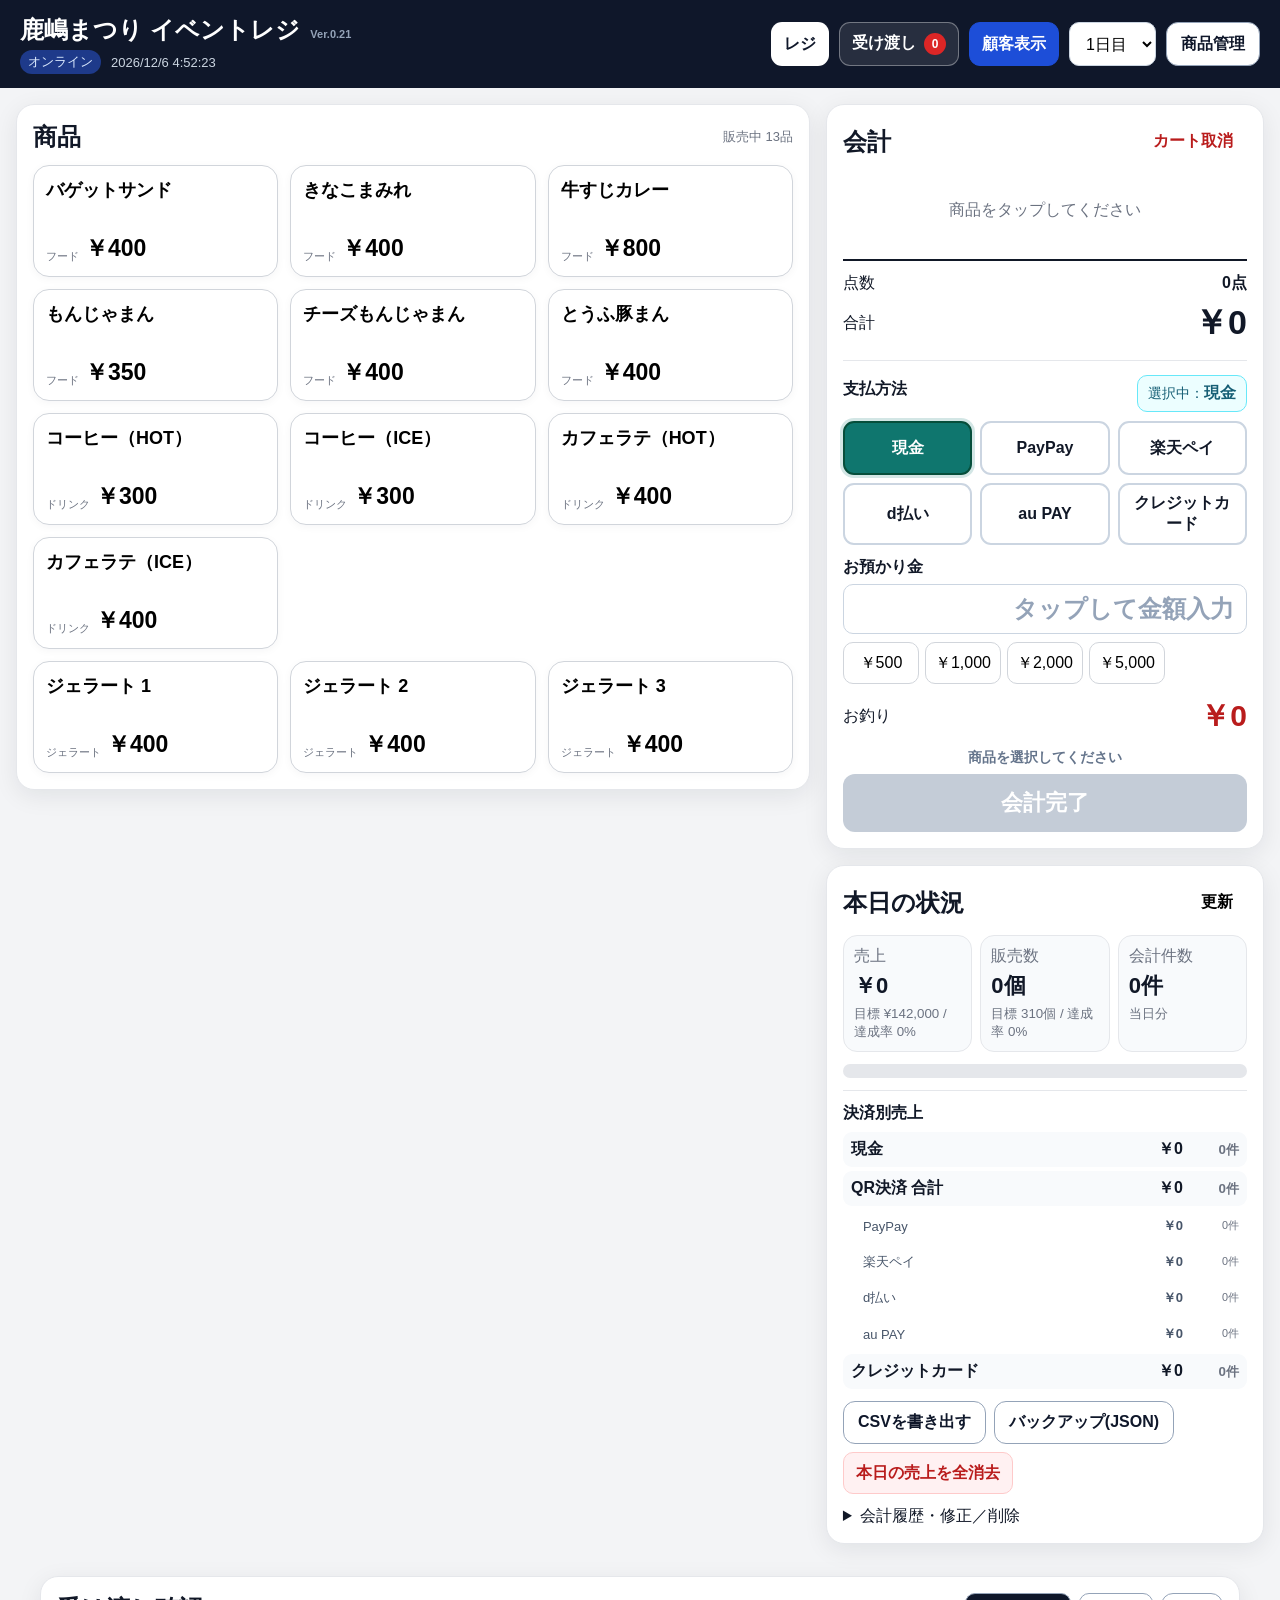
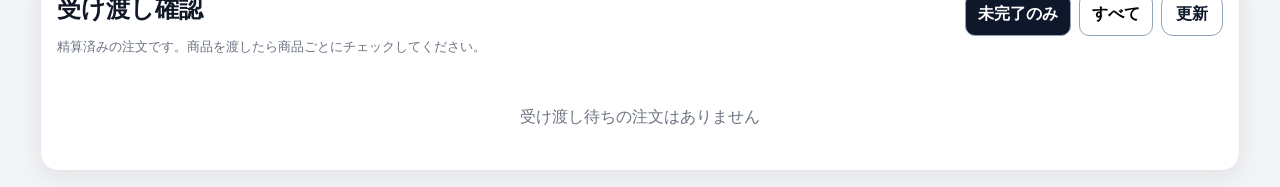
==== index.html @ 401c91ed "Add files via upload" ====
<!doctype html>
<html lang="ja">
<head>
  <meta charset="utf-8" />
  <meta name="viewport" content="width=device-width, initial-scale=1, viewport-fit=cover, user-scalable=no" />
  <meta name="theme-color" content="#0f172a" />
  <meta name="apple-mobile-web-app-capable" content="yes" />
  <meta name="apple-mobile-web-app-status-bar-style" content="black-translucent" />
  <meta name="apple-mobile-web-app-title" content="イベントレジ" />
  <link rel="manifest" href="manifest.webmanifest" />
  <link rel="apple-touch-icon" href="icons/icon-192.png" />
  <link rel="apple-touch-icon-precomposed" href="icons/icon-192.png" />
  <link rel="icon" type="image/png" href="icons/icon-192.png" />
  <link rel="stylesheet" href="styles.css?v=21" />
  <title>鹿嶋まつり イベントレジ</title>
</head>
<body>
  <header class="topbar">
    <div>
      <h1>鹿嶋まつり イベントレジ <span class="app-version">Ver.0.21</span></h1>
      <div class="subline"><span id="offlineBadge" class="badge">オフライン対応</span><span id="clock"></span></div>
    </div>
    <div class="header-actions">
      <button id="showRegister" class="nav-btn active" type="button">レジ</button>
      <button id="showFulfillment" class="nav-btn" type="button">受け渡し <span id="pendingBadge" class="count-badge">0</span></button>
      <button id="openCustomerDisplay" class="nav-btn customer-display-btn" type="button">顧客表示</button>
      <select id="eventDay" aria-label="日付区分">
        <option value="1">1日目</option>
        <option value="2">2日目</option>
      </select>
      <button id="openAdmin" class="secondary" type="button">商品管理</button>
    </div>
  </header>

  <main id="registerView" class="layout view active-view">
    <section class="panel products-panel">
      <div class="panel-title-row">
        <h2>商品</h2>
        <span id="activeProductCount" class="muted"></span>
      </div>
      <div id="productGrid" class="product-grid"></div>
    </section>

    <section class="panel cart-panel">
      <div class="panel-title-row"><h2>会計</h2><button id="clearCart" class="ghost danger">カート取消</button></div>
      <div id="cartEmpty" class="empty">商品をタップしてください</div>
      <div id="cartList" class="cart-list"></div>
      <div class="totals">
        <div><span>点数</span><strong id="itemCount">0点</strong></div>
        <div class="grand"><span>合計</span><strong id="grandTotal">¥0</strong></div>
      </div>
      <div class="payment-box">
        <div class="payment-title-row">
          <div class="payment-title">支払方法</div>
          <div class="selected-payment-display">選択中：<strong id="currentPaymentDisplay">現金</strong></div>
        </div>
        <div id="paymentMethods" class="payment-methods" role="group" aria-label="支払方法">
          <button type="button" class="payment-method active" data-payment="cash" aria-pressed="true">現金</button>
          <button type="button" class="payment-method" data-payment="paypay" aria-pressed="false">PayPay</button>
          <button type="button" class="payment-method" data-payment="rakutenpay" aria-pressed="false">楽天ペイ</button>
          <button type="button" class="payment-method" data-payment="dbarai" aria-pressed="false">d払い</button>
          <button type="button" class="payment-method" data-payment="aupay" aria-pressed="false">au PAY</button>
          <button type="button" class="payment-method" data-payment="credit" aria-pressed="false">クレジットカード</button>
        </div>
        <div id="cashPaymentArea">
          <label>お預かり金
            <input id="tendered" type="text" readonly aria-readonly="true" placeholder="タップして金額入力" />
          </label>
          <div class="quick-cash" id="quickCash"></div>
          <div class="change-row"><span>お釣り</span><strong id="change">¥0</strong></div>
        </div>
        <div id="cashlessPaymentArea" class="cashless-note" hidden>
          <strong id="selectedPaymentLabel">キャッシュレス決済</strong>
          <span>決済端末・決済アプリ側で支払い完了を確認してから「会計完了」を押してください。</span>
        </div>
        <div id="checkoutStatus" class="checkout-status muted-state">商品を選択してください</div>
        <button type="button" id="checkout" class="primary checkout" aria-disabled="true" data-ready="0" onclick="window.__kashimaCheckout && window.__kashimaCheckout(event)">会計完了</button>
      </div>
    </section>

    <section class="panel stats-panel">
      <div class="panel-title-row"><h2>本日の状況</h2><button id="refreshStats" class="ghost">更新</button></div>
      <div class="stat-cards">
        <div class="stat"><span>売上</span><strong id="todaySales">¥0</strong><small id="salesProgress">目標 ¥142,000</small></div>
        <div class="stat"><span>販売数</span><strong id="todayUnits">0個</strong><small id="unitsProgress">目標 310個</small></div>
        <div class="stat"><span>会計件数</span><strong id="todayTx">0件</strong><small>当日分</small></div>
      </div>
      <div class="progress-wrap"><div id="salesBar" class="progress-bar"></div></div>
      <div class="payment-summary-wrap">
        <h3>決済別売上</h3>
        <div id="paymentSummary" class="payment-summary"></div>
      </div>
      <div class="stats-actions">
        <button id="exportCsv" class="secondary">CSVを書き出す</button>
        <button id="exportBackup" class="secondary">バックアップ(JSON)</button>
        <button id="clearDaySales" class="danger-btn">本日の売上を全消去</button>
      </div>
      <details class="sales-log-wrap">
        <summary>会計履歴・修正／削除</summary>
        <div id="salesLog" class="sales-log"></div>
      </details>
    </section>
  </main>

  <main id="fulfillmentView" class="fulfillment-layout view">
    <section class="panel fulfillment-panel">
      <div class="panel-title-row fulfillment-head">
        <div>
          <h2>受け渡し確認</h2>
          <p class="muted">精算済みの注文です。商品を渡したら商品ごとにチェックしてください。</p>
        </div>
        <div class="fulfillment-filters">
          <button id="filterPending" class="filter-btn active" type="button">未完了のみ</button>
          <button id="filterAll" class="filter-btn" type="button">すべて</button>
          <button id="refreshFulfillment" class="secondary" type="button">更新</button>
        </div>
      </div>
      <div id="fulfillmentList" class="fulfillment-list"></div>
      <div id="fulfillmentEmpty" class="empty">受け渡し待ちの注文はありません</div>
    </section>
  </main>

  <dialog id="tenderDialog" class="tender-dialog">
    <div class="dialog-card small tender-card">
      <div class="dialog-head"><h2>お預かり金を入力</h2><button id="cancelTender" type="button" class="icon-btn" aria-label="閉じる">×</button></div>
      <div class="tender-summary"><span>会計金額</span><strong id="tenderTotalPreview">¥0</strong></div>
      <div class="tender-preview" id="tenderPreview">¥0</div>
      <div id="tenderPad" class="tender-pad" aria-label="金額入力キー">
        <button type="button" data-key="7">7</button><button type="button" data-key="8">8</button><button type="button" data-key="9">9</button>
        <button type="button" data-key="4">4</button><button type="button" data-key="5">5</button><button type="button" data-key="6">6</button>
        <button type="button" data-key="1">1</button><button type="button" data-key="2">2</button><button type="button" data-key="3">3</button>
        <button type="button" data-key="clear" class="tender-fn">C</button><button type="button" data-key="0">0</button><button type="button" data-key="back" class="tender-fn">⌫</button>
      </div>
      <button type="button" id="tenderExact" class="secondary tender-exact">ちょうど（会計金額）</button>
      <button id="confirmTender" type="button" class="primary tender-confirm">この金額で決定</button>
    </div>
  </dialog>

  <dialog id="checkoutDialog">
    <div class="dialog-card small checkout-complete-card">
      <div class="checkout-ok">✓</div>
      <h2>精算完了</h2>
      <div class="order-number-label">受付番号</div>
      <div id="checkoutOrderNo" class="order-number">—</div>
      <div id="checkoutSummary" class="checkout-summary"></div>
      <div class="dialog-footer checkout-footer">
        <button id="closeCheckoutDialog" class="secondary" type="button">続けて会計</button>
        <button id="goFulfillment" class="primary" type="button">受け渡し画面へ</button>
      </div>
    </div>
  </dialog>

  <dialog id="adminDialog">
    <form method="dialog" class="dialog-card" id="adminFormShell">
      <div class="dialog-head"><h2>商品管理</h2><button value="close" class="icon-btn" aria-label="閉じる">×</button></div>
      <p class="muted">販売済みの商品は履歴保護のため完全削除せず「販売停止」にします。</p>
      <div class="admin-sort-tools">
        <div>
          <strong>商品の並び順</strong>
          <small>この順番がレジ画面の商品ボタンに反映されます。各カテゴリーの「＋ 空白」で好きな位置に空白マスを作れます。</small>
        </div>
        <button id="sortByCategory" type="button" class="secondary">カテゴリー順に整列</button>
      </div>
      <div class="category-order-hint">カテゴリー順：<strong>フード → ドリンク → ジェラート → その他</strong>　空白マスも ↑↓ で移動できます。</div>
      <div id="adminList" class="admin-list"></div>
      <hr />
      <h3>商品を追加</h3>
      <div class="form-grid">
        <label>商品名<input id="newName" type="text" /></label>
        <label>価格<input id="newPrice" type="number" min="0" step="10" inputmode="numeric" /></label>
        <label>カテゴリー
          <select id="newCategory">
            <option>フード</option><option>ドリンク</option><option>ジェラート</option><option>その他</option>
          </select>
        </label>
      </div>
      <button id="addProduct" type="button" class="primary">＋ 商品を追加</button>
      <hr />
      <section class="ad-settings">
        <h3>顧客表示・広告設定</h3>
        <p class="muted">顧客表示を使っていない待機中は広告動画をループ再生します。動画はあとから差し替えできます。</p>
        <div class="ad-setting-row">
          <label class="file-picker">広告動画を選択
            <input id="adVideoFile" type="file" accept="video/mp4,video/quicktime,video/x-m4v" />
          </label>
          <div class="ad-video-meta">
            <strong id="adVideoName">広告動画：未設定</strong>
            <small>推奨：MP4（H.264）、横長、100MB程度以下</small>
          </div>
          <button id="removeAdVideo" type="button" class="danger-btn">広告動画を削除</button>
        </div>
        <div class="ad-setting-actions">
          <button id="previewCustomerDisplay" type="button" class="secondary">顧客表示を開く</button>
          <small>外部モニター接続時は、開いた顧客表示ウインドウを外部画面へ移動してください。</small>
        </div>
      </section>
      <div class="dialog-footer"><button value="close" class="secondary">閉じる</button></div>
    </form>
  </dialog>

  <dialog id="editDialog">
    <form method="dialog" class="dialog-card small" id="editForm">
      <div class="dialog-head"><h2>商品編集</h2><button value="close" class="icon-btn">×</button></div>
      <input type="hidden" id="editId" />
      <label>商品名<input id="editName" type="text" required /></label>
      <label>価格<input id="editPrice" type="number" min="0" step="10" inputmode="numeric" required /></label>
      <label>カテゴリー<select id="editCategory"><option>フード</option><option>ドリンク</option><option>ジェラート</option><option>その他</option></select></label>
      <div class="dialog-footer"><button value="close" class="secondary">キャンセル</button><button id="saveEdit" type="button" class="primary">保存</button></div>
    </form>
  </dialog>


  <dialog id="saleEditDialog">
    <div class="dialog-card small sale-edit-card">
      <div class="dialog-head"><div><h2>売上を修正</h2><p id="saleEditMeta" class="muted"></p></div><button type="button" class="icon-btn" onclick="document.getElementById('saleEditDialog').close()">×</button></div>
      <label>支払方法
        <select id="saleEditPayment">
          <option value="cash">現金</option><option value="paypay">PayPay</option><option value="rakutenpay">楽天ペイ</option><option value="dbarai">d払い</option><option value="aupay">au PAY</option><option value="credit">クレジットカード</option>
        </select>
      </label>
      <div id="saleEditItems" class="sale-edit-items"></div>
      <div class="sale-edit-add-wrap">
        <div class="sale-edit-add-head"><strong>同額商品を追加・入れ替え</strong><small>現在の会計に含まれる単価と同じ商品のみ表示します。入れ替える場合は、元の商品を「−」で0にしてから追加してください。</small></div>
        <div id="saleEditAddProducts" class="sale-edit-add-products"></div>
      </div>
      <div class="sale-edit-total"><span>修正後合計</span><strong id="saleEditTotal">¥0</strong></div>
      <p class="muted sale-edit-note">数量を0にすると、その商品をこの会計から削除します。同額商品は上の一覧から追加できます。受付番号は変更しません。</p>
      <div class="dialog-footer"><button type="button" class="secondary" onclick="document.getElementById('saleEditDialog').close()">キャンセル</button><button id="saveSaleEdit" type="button" class="primary">修正を保存</button></div>
    </div>
  </dialog>

  <div id="toast" class="toast" role="status"></div>
  <script src="app.js?v=21"></script>
</body>
</html>
---- styles.css ----
:root{--bg:#f3f4f6;--panel:#fff;--text:#111827;--muted:#6b7280;--line:#e5e7eb;--primary:#0f766e;--primary2:#115e59;--danger:#b91c1c;--shadow:0 6px 24px rgba(15,23,42,.08)}
*{box-sizing:border-box}html,body{margin:0;min-height:100%;font-family:-apple-system,BlinkMacSystemFont,"Hiragino Sans","Yu Gothic",Meiryo,sans-serif;background:var(--bg);color:var(--text);-webkit-tap-highlight-color:transparent}button,input,select{font:inherit}button{cursor:pointer;touch-action:manipulation}.topbar{position:sticky;top:0;z-index:10;background:#0f172a;color:#fff;padding:max(14px,env(safe-area-inset-top)) 20px 14px;display:flex;justify-content:space-between;align-items:center;gap:16px}.topbar h1{font-size:24px;margin:0 0 4px}.subline{display:flex;gap:10px;align-items:center;color:#cbd5e1;font-size:13px}.badge{padding:3px 8px;border-radius:999px;background:#14532d;color:#dcfce7}.badge.online{background:#1e3a8a;color:#dbeafe}.header-actions{display:flex;gap:10px;align-items:center}.header-actions select,.header-actions button{min-height:44px}.layout{display:grid;grid-template-columns:minmax(0,1.45fr) minmax(330px,.8fr);gap:16px;padding:16px;align-items:start}.panel{background:var(--panel);border:1px solid var(--line);border-radius:18px;box-shadow:var(--shadow);padding:16px}.products-panel{grid-row:span 2}.panel-title-row{display:flex;justify-content:space-between;align-items:center;gap:10px;margin-bottom:12px}.panel h2,.panel h3{margin:0}.muted{color:var(--muted);font-size:13px}.product-grid{display:grid;grid-template-columns:repeat(3,minmax(0,1fr));gap:12px}.product-btn{min-height:112px;border:1px solid #d1d5db;border-radius:16px;background:#fff;padding:12px;text-align:left;display:flex;flex-direction:column;justify-content:space-between;box-shadow:0 2px 8px rgba(15,23,42,.04)}.product-btn:active{transform:scale(.985)}.product-btn .name{font-weight:800;font-size:18px}.product-btn .meta{display:flex;justify-content:space-between;align-items:end;gap:6px}.product-btn .price{font-size:23px;font-weight:900}.product-btn .cat{font-size:11px;color:var(--muted)}.cart-list{display:flex;flex-direction:column;gap:8px}.cart-row{display:grid;grid-template-columns:1fr auto;gap:8px;border-bottom:1px solid var(--line);padding:9px 0}.cart-name{font-weight:700}.cart-sub{font-size:12px;color:var(--muted)}.qty-controls{display:flex;align-items:center;gap:6px}.qty-controls button{width:38px;height:38px;border-radius:10px;border:1px solid #d1d5db;background:#fff;font-size:20px}.qty-controls strong{min-width:24px;text-align:center}.empty{padding:26px 8px;text-align:center;color:var(--muted)}.totals{border-top:2px solid #111827;margin-top:12px;padding-top:12px;display:grid;gap:6px}.totals>div{display:flex;justify-content:space-between;align-items:center}.grand strong{font-size:34px}.payment-box{margin-top:14px;padding-top:14px;border-top:1px solid var(--line)}label{display:grid;gap:6px;font-weight:700}input,select{border:1px solid #cbd5e1;border-radius:10px;padding:10px 12px;background:#fff;min-height:44px}.payment-box input{font-size:24px;text-align:right}.quick-cash{display:grid;grid-template-columns:repeat(4,1fr);gap:6px;margin-top:8px}.quick-cash button{min-height:42px;border-radius:10px;border:1px solid #d1d5db;background:#fff}.change-row{display:flex;justify-content:space-between;align-items:center;margin:12px 0}.change-row strong{font-size:30px}.primary,.secondary,.ghost{border-radius:12px;padding:10px 14px;font-weight:800}.primary{border:0;background:var(--primary);color:#fff}.primary:active{background:var(--primary2)}.primary:disabled{opacity:.35}.secondary{border:1px solid #94a3b8;background:#fff;color:#0f172a}.ghost{border:0;background:transparent}.danger{color:var(--danger)}.checkout{width:100%;min-height:58px;font-size:22px}.stat-cards{display:grid;grid-template-columns:repeat(3,1fr);gap:8px}.stat{background:#f8fafc;border:1px solid var(--line);border-radius:14px;padding:10px}.stat span,.stat small{display:block;color:var(--muted)}.stat strong{display:block;font-size:22px;margin:4px 0}.progress-wrap{height:14px;border-radius:999px;background:#e5e7eb;overflow:hidden;margin:12px 0}.progress-bar{height:100%;width:0;background:var(--primary);transition:width .2s}.stats-actions{display:flex;gap:8px;flex-wrap:wrap}.sales-log{display:grid;gap:8px;margin-top:10px}.log-item{border:1px solid var(--line);border-radius:10px;padding:8px;font-size:13px}.sales-log-wrap{margin-top:12px}dialog{border:0;border-radius:18px;padding:0;max-width:min(860px,94vw);width:100%;box-shadow:0 25px 80px rgba(0,0,0,.3)}dialog::backdrop{background:rgba(15,23,42,.6)}.dialog-card{padding:18px;max-height:86vh;overflow:auto}.dialog-card.small{max-width:520px;margin:auto}.dialog-head{display:flex;justify-content:space-between;align-items:center;gap:12px;margin-bottom:10px}.icon-btn{border:0;background:#f1f5f9;border-radius:10px;width:42px;height:42px;font-size:28px}.admin-list{display:grid;gap:8px}.admin-row{display:grid;grid-template-columns:1fr auto auto auto auto;gap:6px;align-items:center;border:1px solid var(--line);border-radius:12px;padding:8px}.admin-row.off{opacity:.5}.admin-main strong{display:block}.admin-main small{color:var(--muted)}.mini{border:1px solid #cbd5e1;background:#fff;border-radius:8px;min-width:40px;min-height:38px}.form-grid{display:grid;grid-template-columns:2fr 1fr 1fr;gap:10px;margin:10px 0}.dialog-footer{display:flex;justify-content:flex-end;gap:8px;margin-top:16px}.toast{position:fixed;left:50%;bottom:calc(24px + env(safe-area-inset-bottom));transform:translateX(-50%) translateY(20px);background:#111827;color:#fff;padding:10px 16px;border-radius:999px;opacity:0;pointer-events:none;transition:.2s;z-index:100}.toast.show{opacity:1;transform:translateX(-50%) translateY(0)}
@media(max-width:980px){.layout{grid-template-columns:1fr}.products-panel{grid-row:auto}.product-grid{grid-template-columns:repeat(3,minmax(0,1fr))}.stats-panel{order:3}}
@media(max-width:680px){.topbar{align-items:flex-start}.topbar h1{font-size:19px}.header-actions{flex-direction:column;align-items:stretch}.product-grid{grid-template-columns:repeat(2,minmax(0,1fr))}.stat-cards{grid-template-columns:1fr}.form-grid{grid-template-columns:1fr}.admin-row{grid-template-columns:1fr repeat(4,auto)}}
.payment-title{font-weight:800;margin-bottom:8px}.payment-methods{display:grid;grid-template-columns:repeat(3,minmax(0,1fr));gap:7px;margin-bottom:12px}.payment-method{min-height:48px;border:1px solid #cbd5e1;border-radius:11px;background:#fff;font-weight:800;padding:8px}.payment-method.active{background:#0f766e;color:#fff;border-color:#0f766e;box-shadow:0 0 0 2px rgba(15,118,110,.14)}.cashless-note{border:1px solid #bae6fd;background:#f0f9ff;border-radius:12px;padding:12px;margin:8px 0 12px}.cashless-note strong,.cashless-note span{display:block}.cashless-note strong{font-size:18px;margin-bottom:4px}.cashless-note span{font-size:12px;color:#475569}.payment-summary-wrap{border-top:1px solid var(--line);padding-top:12px;margin:12px 0}.payment-summary-wrap h3{font-size:16px;margin:0 0 8px}.payment-summary{display:grid;gap:4px}.payment-summary-row{display:grid;grid-template-columns:1fr auto 48px;gap:8px;align-items:center;padding:7px 8px;border-radius:9px}.payment-summary-row.main{background:#f8fafc;font-weight:700}.payment-summary-row.sub{padding-left:20px;color:#475569;font-size:13px}.payment-summary-row small{text-align:right;color:var(--muted)}.payment-chip{display:inline-block;font-size:11px;padding:2px 7px;border-radius:999px;background:#e2e8f0;color:#334155;margin-left:4px}@media(max-width:680px){.payment-methods{grid-template-columns:repeat(2,minmax(0,1fr))}}
/* v0.4 payment + fulfillment */
.nav-btn{min-height:44px;border:1px solid rgba(255,255,255,.35);border-radius:11px;background:rgba(255,255,255,.10);color:#fff;padding:8px 12px;font-weight:800}.nav-btn.active{background:#fff;color:#0f172a}.count-badge{display:inline-grid;place-items:center;min-width:22px;height:22px;border-radius:999px;background:#dc2626;color:#fff;font-size:12px;margin-left:4px;padding:0 5px}.payment-title-row{display:flex;justify-content:space-between;align-items:center;gap:8px;margin-bottom:9px}.selected-payment-display{font-size:14px;padding:7px 10px;border-radius:10px;background:#ecfeff;border:1px solid #67e8f9;color:#155e75}.selected-payment-display strong{font-size:16px}.payment-methods{grid-template-columns:repeat(3,minmax(0,1fr));gap:8px}.payment-method{min-height:54px;font-size:16px;border:2px solid #cbd5e1;background:#fff;color:#111827}.payment-method.active,.payment-method[aria-pressed="true"]{background:#0f766e!important;color:#fff!important;border-color:#064e3b!important;box-shadow:0 0 0 3px rgba(15,118,110,.18)!important}.payment-method:active{transform:scale(.98)}
.fulfillment-layout{padding:16px}.fulfillment-panel{max-width:1200px;margin:0 auto}.fulfillment-head{align-items:flex-start}.fulfillment-filters{display:flex;gap:8px;flex-wrap:wrap}.filter-btn{min-height:42px;border:1px solid #94a3b8;border-radius:10px;background:#fff;padding:8px 12px;font-weight:800}.filter-btn.active{background:#0f172a;color:#fff}.fulfillment-list{display:grid;grid-template-columns:repeat(2,minmax(0,1fr));gap:12px}.fulfillment-card{border:2px solid #f59e0b;border-radius:16px;padding:14px;background:#fffbeb}.fulfillment-card.done{border-color:#86efac;background:#f0fdf4;opacity:.84}.fulfillment-card-head{display:flex;justify-content:space-between;gap:12px;align-items:flex-start;border-bottom:1px solid rgba(100,116,139,.25);padding-bottom:10px;margin-bottom:9px}.order-no{font-size:16px}.order-no strong{font-size:30px;margin-left:5px}.order-meta{color:#64748b;font-size:13px}.status-pill{white-space:nowrap;border-radius:999px;padding:5px 9px;font-size:12px;font-weight:900}.status-pill.pending{background:#fef3c7;color:#92400e}.status-pill.done{background:#dcfce7;color:#166534}.fulfillment-items{display:grid;gap:7px}.fulfillment-item{position:relative;display:grid;grid-template-columns:34px 1fr auto;align-items:center;gap:8px;border:1px solid #d1d5db;background:#fff;border-radius:12px;padding:10px 12px;min-height:52px;cursor:pointer}.fulfillment-item input{position:absolute;opacity:0;pointer-events:none}.checkmark{width:27px;height:27px;border:2px solid #94a3b8;border-radius:7px;display:grid;place-items:center}.fulfillment-item input:checked+.checkmark{background:#16a34a;border-color:#16a34a}.fulfillment-item input:checked+.checkmark:after{content:'✓';color:white;font-weight:900;font-size:19px}.fulfillment-item.delivered .fulfillment-name{text-decoration:line-through;color:#64748b}.fulfillment-name{font-size:17px;font-weight:800}.fulfillment-item strong{font-size:19px}.fulfillment-card-actions{display:flex;justify-content:flex-end;margin-top:10px}.checkout-complete-card{text-align:center}.checkout-ok{width:58px;height:58px;border-radius:999px;background:#dcfce7;color:#15803d;display:grid;place-items:center;font-size:34px;font-weight:900;margin:4px auto 10px}.order-number-label{color:#64748b;font-size:13px}.order-number{font-size:64px;font-weight:950;line-height:1;margin:4px 0 12px}.checkout-summary{background:#f8fafc;border-radius:12px;padding:12px;text-align:left;line-height:1.7}.checkout-footer{justify-content:center}
@media(max-width:900px){.fulfillment-list{grid-template-columns:1fr}.header-actions{gap:6px}.nav-btn{padding:7px 9px}.payment-title-row{align-items:flex-start;flex-direction:column}.selected-payment-display{width:100%}}

/* v0.5 cash keypad */
#tendered{cursor:pointer;background:#fff;font-weight:900;color:#0f172a}#tendered::placeholder{font-weight:600;color:#94a3b8}.quick-cash{grid-template-columns:repeat(5,minmax(0,1fr))}.quick-cash .exact-cash{background:#ecfeff;border-color:#67e8f9;color:#155e75;font-weight:800}.tender-card{max-width:480px!important}.tender-summary{display:flex;justify-content:space-between;align-items:center;background:#f8fafc;border-radius:12px;padding:10px 12px;margin-bottom:10px}.tender-summary strong{font-size:22px}.tender-preview{font-size:52px;font-weight:950;text-align:right;padding:10px 12px;border:2px solid #0f766e;border-radius:14px;background:#fff;margin-bottom:12px;min-height:78px}.tender-pad{display:grid;grid-template-columns:repeat(3,1fr);gap:9px}.tender-pad button{min-height:64px;border:1px solid #cbd5e1;border-radius:14px;background:#fff;font-size:30px;font-weight:900;touch-action:manipulation}.tender-pad button:active{transform:scale(.97);background:#f1f5f9}.tender-pad .tender-fn{font-size:22px;background:#f8fafc}.tender-exact,.tender-confirm{width:100%;min-height:52px;margin-top:10px;font-size:18px}.tender-confirm{font-size:21px}@media(max-width:680px){.quick-cash{grid-template-columns:repeat(3,minmax(0,1fr))}.tender-preview{font-size:42px}}

/* v0.6 checkout reliability */
.checkout.not-ready{opacity:.55;background:#94a3b8}.checkout-status{margin:8px 0 7px;text-align:center;font-weight:800;font-size:14px}.checkout-status.muted-state{color:#64748b}.checkout-status.warn-state{color:#b45309;background:#fffbeb;border:1px solid #fde68a;border-radius:9px;padding:7px}.checkout-status.ready-state{color:#166534;background:#f0fdf4;border:1px solid #86efac;border-radius:9px;padding:7px}

/* v0.8 iPad checkout tap hardening */
#checkout{position:relative;z-index:3;pointer-events:auto!important;-webkit-user-select:none;user-select:none;touch-action:manipulation}
#checkout.processing{opacity:.75}

/* v0.9 navigation / iPad tap robustness */
#registerView,#fulfillmentView{scroll-margin-top:96px}.panel-title-row button,.header-actions button,.checkout-footer button{touch-action:manipulation;-webkit-user-select:none;user-select:none}.fulfillment-layout{display:block!important}


/* v0.10 sales correction / reset */
.danger-btn{border:1px solid #fecaca;background:#fff1f2;color:#b91c1c;border-radius:10px;min-height:42px;padding:8px 12px;font-weight:850;touch-action:manipulation}.danger-btn:active{background:#ffe4e6}.sale-manage-row{display:flex;justify-content:space-between;gap:10px;align-items:center}.sale-log-main{min-width:0}.sale-log-items{margin-top:5px;color:#475569}.sale-log-actions{display:flex;gap:6px;flex:0 0 auto}.sale-log-actions button{min-height:38px}.small-empty{padding:12px}.sale-edit-card{max-width:620px!important}.sale-edit-items{display:grid;gap:9px;margin:12px 0}.sale-edit-item{display:grid;grid-template-columns:1fr auto;gap:12px;align-items:center;border:1px solid #dbe2ea;border-radius:12px;padding:10px 12px;background:#fff}.sale-edit-item small{display:block;color:#64748b;margin-top:2px}.sale-edit-qty{display:grid;grid-template-columns:44px 36px 44px;align-items:center;text-align:center;gap:5px}.sale-edit-qty button{height:44px;border:1px solid #cbd5e1;border-radius:10px;background:#fff;font-size:22px;font-weight:900}.sale-edit-qty strong{font-size:18px}.sale-edit-total{display:flex;justify-content:space-between;align-items:center;border-top:2px solid #0f172a;padding-top:12px;margin-top:10px}.sale-edit-total strong{font-size:28px}.sale-edit-note{font-size:12px}.sale-edit-card select{width:100%;min-height:46px;margin-top:5px}.sales-log-wrap[open] summary{margin-bottom:10px}@media(max-width:680px){.sale-manage-row{align-items:flex-start;flex-direction:column}.sale-log-actions{width:100%}.sale-log-actions button{flex:1}}

.sale-edit-add-wrap{margin:12px 0 4px;border:1px solid #dbe2ea;border-radius:12px;padding:12px;background:#f8fafc}.sale-edit-add-head{display:grid;gap:3px;margin-bottom:10px}.sale-edit-add-head small{color:#64748b;font-size:12px;line-height:1.4}.sale-edit-add-products{display:flex;flex-wrap:wrap;gap:8px}.sale-edit-add-btn{border:1px solid #99f6e4;background:#ecfdf5;color:#065f46;border-radius:10px;padding:9px 11px;font-weight:850;min-height:42px;touch-action:manipulation}.sale-edit-add-btn small{display:block;font-weight:700;color:#0f766e;margin-top:2px}.sale-edit-add-empty{color:#64748b;font-size:13px;padding:6px 0}\n\n/* v0.12 offline hardening + product reorder clarity */\n.admin-sort-tools{display:flex;justify-content:space-between;align-items:center;gap:12px;padding:12px;border:1px solid #dbe2ea;border-radius:12px;background:#f8fafc;margin:10px 0 8px}.admin-sort-tools>div{display:grid;gap:3px}.admin-sort-tools small{color:#64748b}.category-order-hint{font-size:13px;color:#475569;margin:0 0 12px;padding:7px 10px;background:#f0fdfa;border-radius:9px}.admin-category-heading{display:flex;justify-content:space-between;align-items:center;gap:8px;padding:10px 4px 5px;margin-top:5px;border-bottom:2px solid #cbd5e1;color:#0f172a}.admin-category-heading span{font-weight:900}.admin-category-heading small{color:#64748b}.admin-order-no{display:inline-grid;place-items:center;min-width:25px;height:25px;border-radius:999px;background:#e2e8f0;color:#334155;font-size:12px;margin-right:8px}.category-chip{display:inline-block;border-radius:999px;background:#ecfeff;color:#155e75;padding:2px 7px;font-weight:800;margin-right:5px}.admin-row .move-up,.admin-row .move-down{font-size:20px;font-weight:900;min-width:44px;touch-action:manipulation}@media(max-width:680px){.admin-sort-tools{align-items:stretch;flex-direction:column}.admin-sort-tools button{width:100%}}\n
.product-spacer{min-height:112px;pointer-events:none;visibility:hidden}
@media(max-width:680px){.product-spacer{display:none}}

.app-version{font-size:11px;color:#94a3b8;margin-left:4px}

/* v0.15 arbitrary blank slots */
.admin-category-actions{display:flex;align-items:center;gap:8px}.admin-category-actions .add-spacer{min-height:34px;padding:5px 9px;background:#fff;border:1px solid #94a3b8;border-radius:8px;font-weight:800}.spacer-row{background:repeating-linear-gradient(135deg,#f8fafc,#f8fafc 8px,#eef2f7 8px,#eef2f7 16px);border-style:dashed}.spacer-row .admin-main strong{color:#64748b}.spacer-row .delete-spacer{color:#b91c1c;border-color:#fecaca;background:#fff1f2}@media(max-width:680px){.admin-category-actions{align-items:flex-end;flex-direction:column;gap:4px}}

/* v0.17 customer display + advertising */
.customer-display-btn{background:#1d4ed8;color:#fff;border-color:#1d4ed8}.customer-display-btn:hover{background:#1e40af}.ad-settings{border:1px solid #bfdbfe;border-radius:14px;padding:14px;background:#eff6ff}.ad-settings h3{margin-top:0}.ad-setting-row{display:grid;grid-template-columns:auto 1fr auto;gap:12px;align-items:center}.file-picker{display:inline-flex;align-items:center;justify-content:center;min-height:44px;padding:9px 12px;border-radius:10px;background:#fff;border:1px solid #93c5fd;color:#1e3a8a;font-weight:850;cursor:pointer}.file-picker input{position:absolute;opacity:0;pointer-events:none;width:1px;height:1px}.ad-video-meta{display:grid;gap:3px;min-width:0}.ad-video-meta strong{white-space:nowrap;overflow:hidden;text-overflow:ellipsis}.ad-video-meta small,.ad-setting-actions small{color:#64748b}.ad-setting-actions{display:flex;gap:12px;align-items:center;margin-top:12px}@media(max-width:760px){.ad-setting-row{grid-template-columns:1fr}.ad-setting-row>*{width:100%}.ad-setting-actions{align-items:stretch;flex-direction:column}}
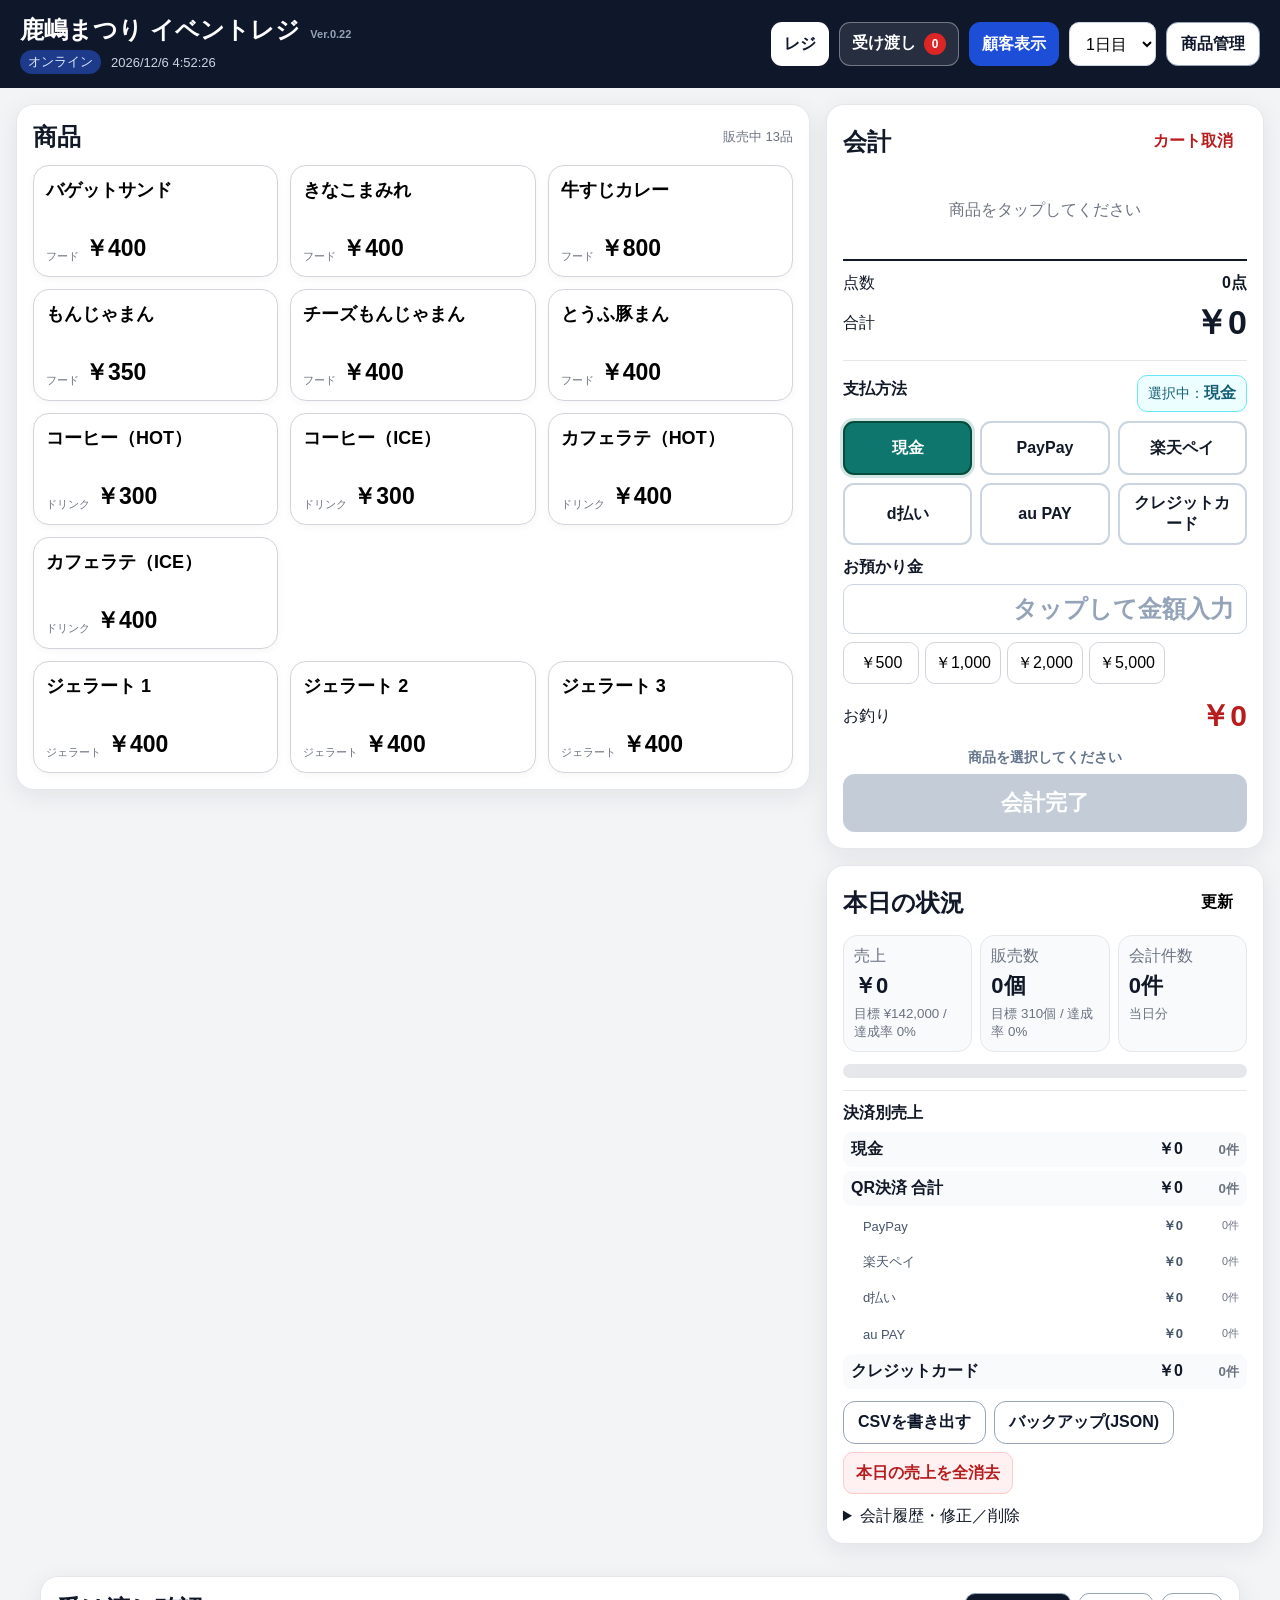
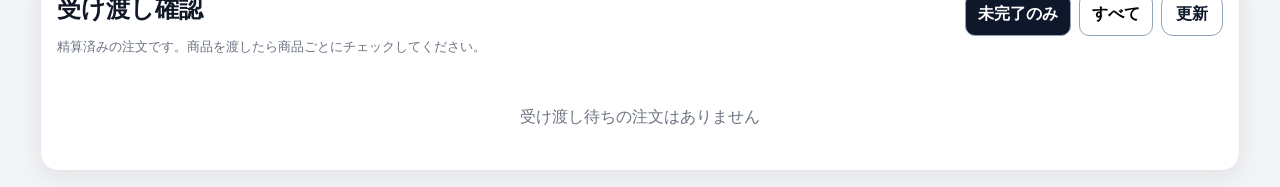
==== commit 76e85185: "Add files via upload" ====
--- a/index.html
+++ b/index.html
@@ -11,13 +11,13 @@
   <link rel="apple-touch-icon" href="icons/icon-192.png" />
   <link rel="apple-touch-icon-precomposed" href="icons/icon-192.png" />
   <link rel="icon" type="image/png" href="icons/icon-192.png" />
-  <link rel="stylesheet" href="styles.css?v=21" />
+  <link rel="stylesheet" href="styles.css?v=22" />
   <title>鹿嶋まつり イベントレジ</title>
 </head>
 <body>
   <header class="topbar">
     <div>
-      <h1>鹿嶋まつり イベントレジ <span class="app-version">Ver.0.21</span></h1>
+      <h1>鹿嶋まつり イベントレジ <span class="app-version">Ver.0.22</span></h1>
       <div class="subline"><span id="offlineBadge" class="badge">オフライン対応</span><span id="clock"></span></div>
     </div>
     <div class="header-actions">
@@ -185,7 +185,7 @@
           </label>
           <div class="ad-video-meta">
             <strong id="adVideoName">広告動画：未設定</strong>
-            <small>推奨：MP4（H.264）、横長、100MB程度以下</small>
+            <small>推奨：MP4（H.264）、横長、150MB以下</small>
           </div>
           <button id="removeAdVideo" type="button" class="danger-btn">広告動画を削除</button>
         </div>
@@ -230,6 +230,6 @@
   </dialog>
 
   <div id="toast" class="toast" role="status"></div>
-  <script src="app.js?v=21"></script>
+  <script src="app.js?v=22"></script>
 </body>
 </html>
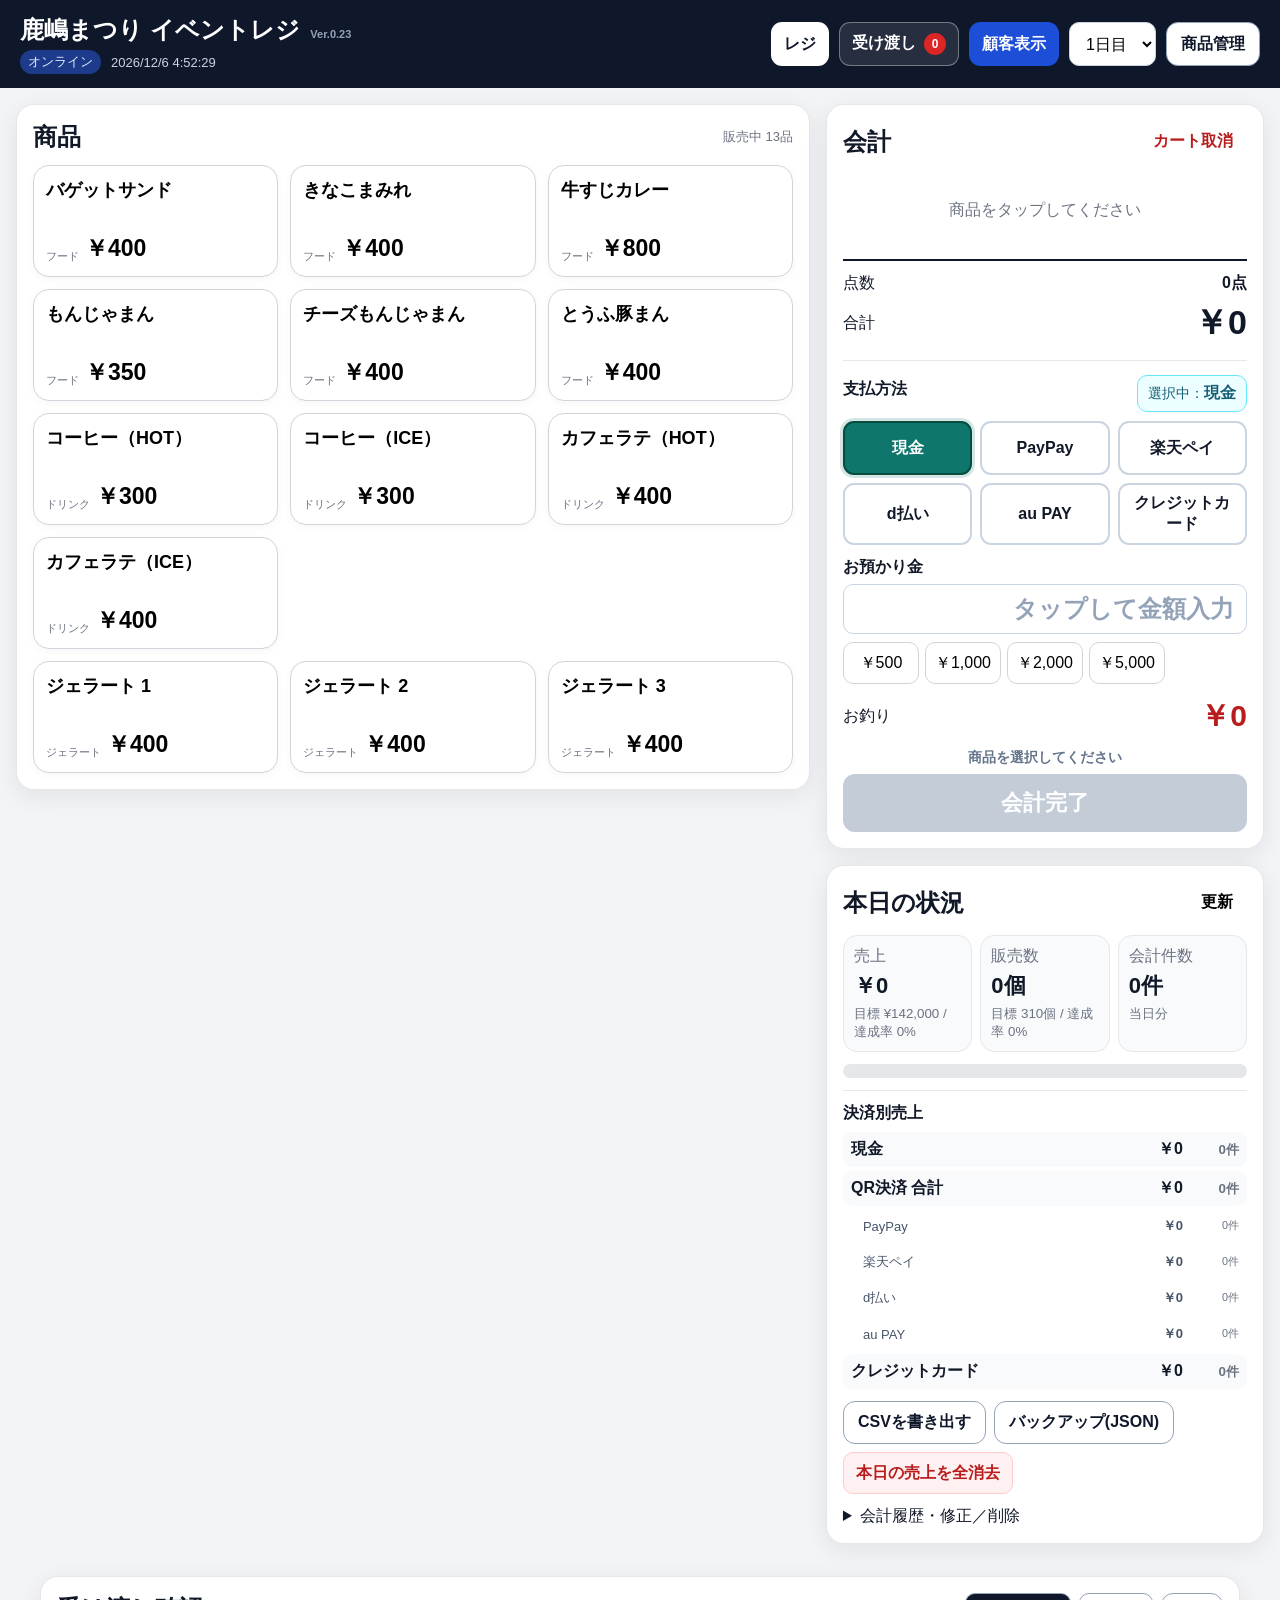
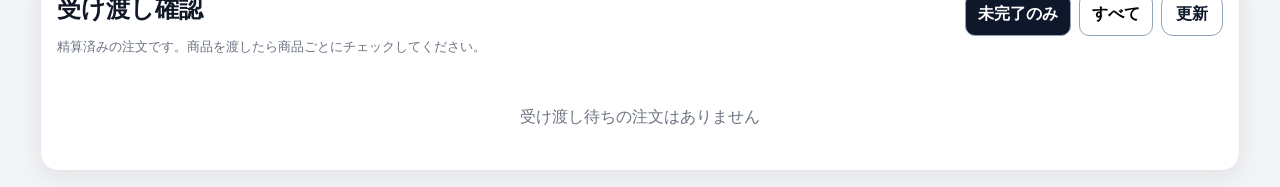
==== commit 86f59474: "Add files via upload" ====
--- a/index.html
+++ b/index.html
@@ -11,13 +11,13 @@
   <link rel="apple-touch-icon" href="icons/icon-192.png" />
   <link rel="apple-touch-icon-precomposed" href="icons/icon-192.png" />
   <link rel="icon" type="image/png" href="icons/icon-192.png" />
-  <link rel="stylesheet" href="styles.css?v=22" />
+  <link rel="stylesheet" href="styles.css?v=23" />
   <title>鹿嶋まつり イベントレジ</title>
 </head>
 <body>
   <header class="topbar">
     <div>
-      <h1>鹿嶋まつり イベントレジ <span class="app-version">Ver.0.22</span></h1>
+      <h1>鹿嶋まつり イベントレジ <span class="app-version">Ver.0.23</span></h1>
       <div class="subline"><span id="offlineBadge" class="badge">オフライン対応</span><span id="clock"></span></div>
     </div>
     <div class="header-actions">
@@ -230,6 +230,6 @@
   </dialog>
 
   <div id="toast" class="toast" role="status"></div>
-  <script src="app.js?v=22"></script>
+  <script src="app.js?v=23"></script>
 </body>
 </html>
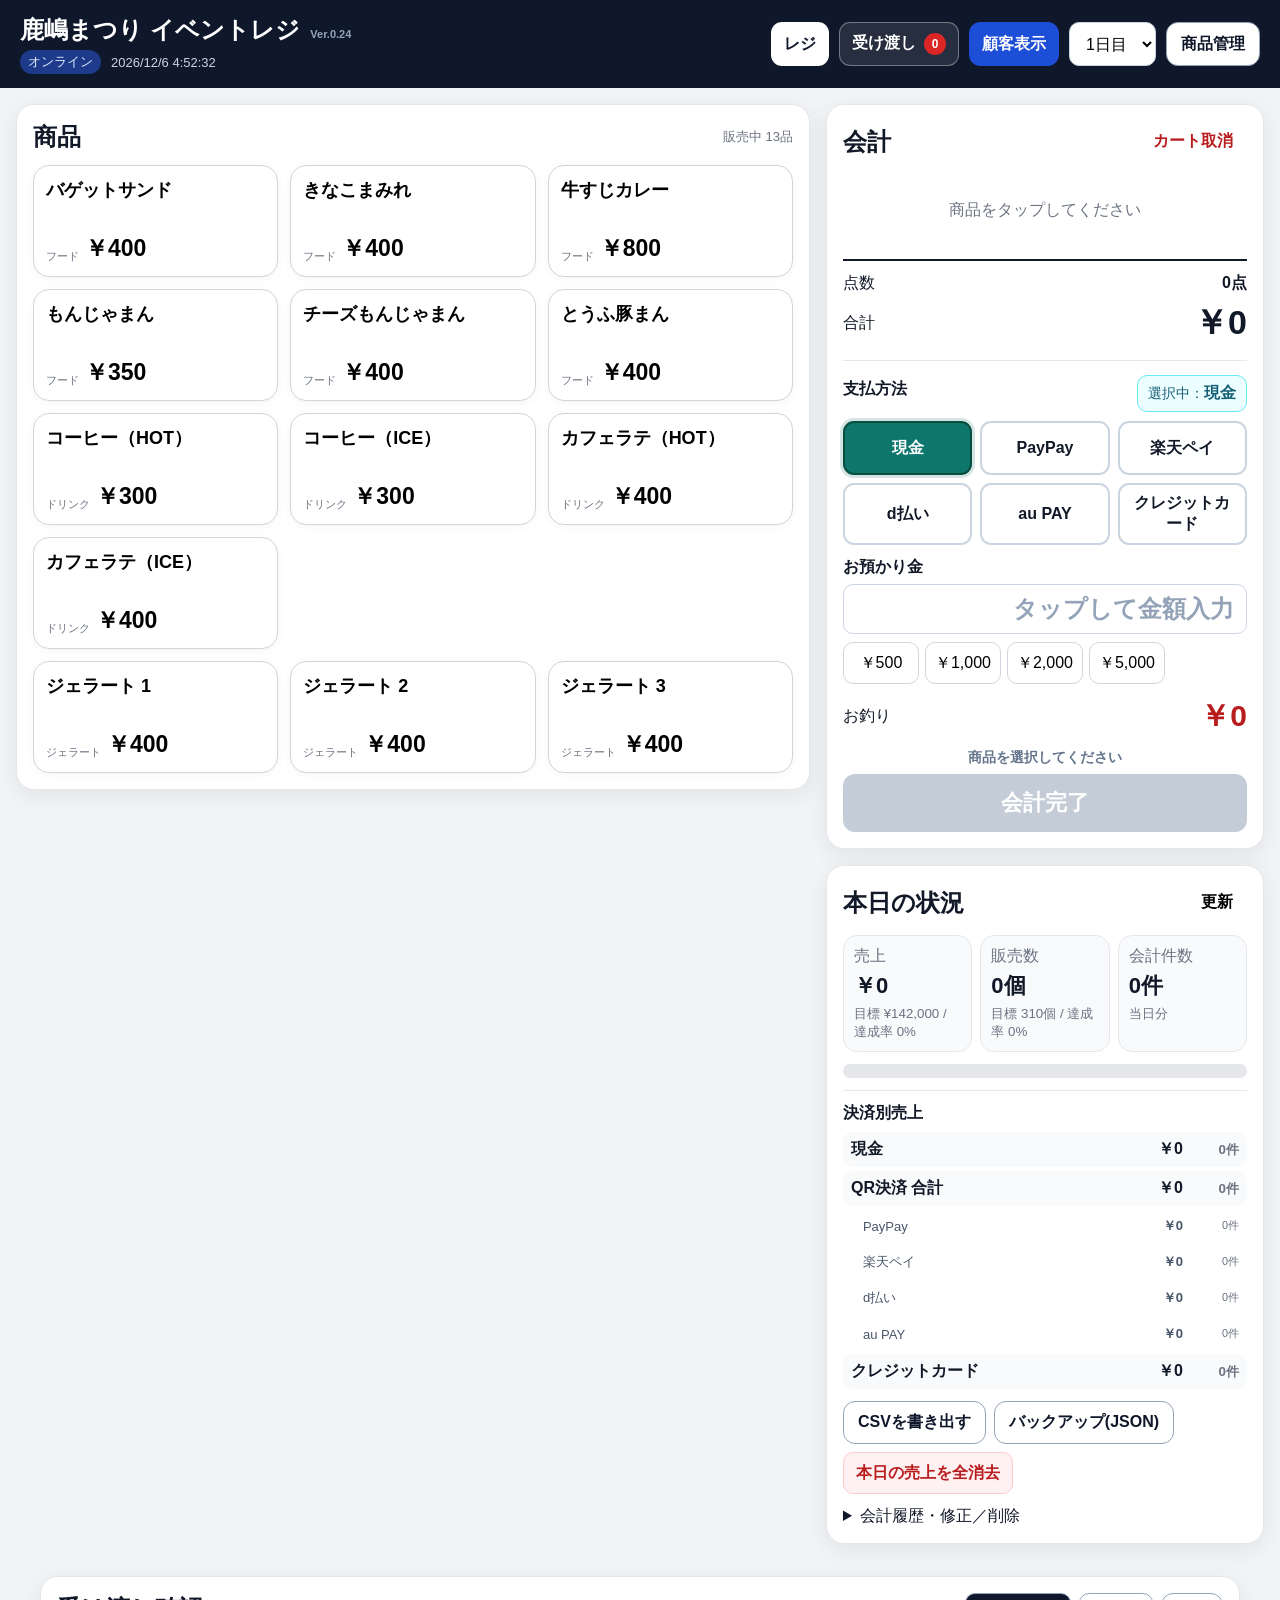
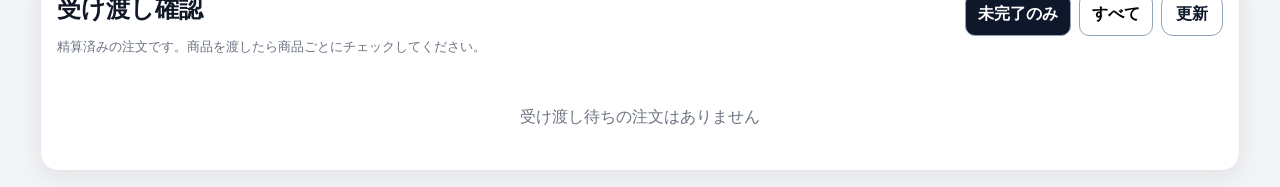
==== commit aaef0fc7: "Add files via upload" ====
--- a/index.html
+++ b/index.html
@@ -11,13 +11,13 @@
   <link rel="apple-touch-icon" href="icons/icon-192.png" />
   <link rel="apple-touch-icon-precomposed" href="icons/icon-192.png" />
   <link rel="icon" type="image/png" href="icons/icon-192.png" />
-  <link rel="stylesheet" href="styles.css?v=23" />
+  <link rel="stylesheet" href="styles.css?v=24" />
   <title>鹿嶋まつり イベントレジ</title>
 </head>
 <body>
   <header class="topbar">
     <div>
-      <h1>鹿嶋まつり イベントレジ <span class="app-version">Ver.0.23</span></h1>
+      <h1>鹿嶋まつり イベントレジ <span class="app-version">Ver.0.24</span></h1>
       <div class="subline"><span id="offlineBadge" class="badge">オフライン対応</span><span id="clock"></span></div>
     </div>
     <div class="header-actions">
@@ -230,6 +230,6 @@
   </dialog>
 
   <div id="toast" class="toast" role="status"></div>
-  <script src="app.js?v=23"></script>
+  <script src="app.js?v=24"></script>
 </body>
 </html>
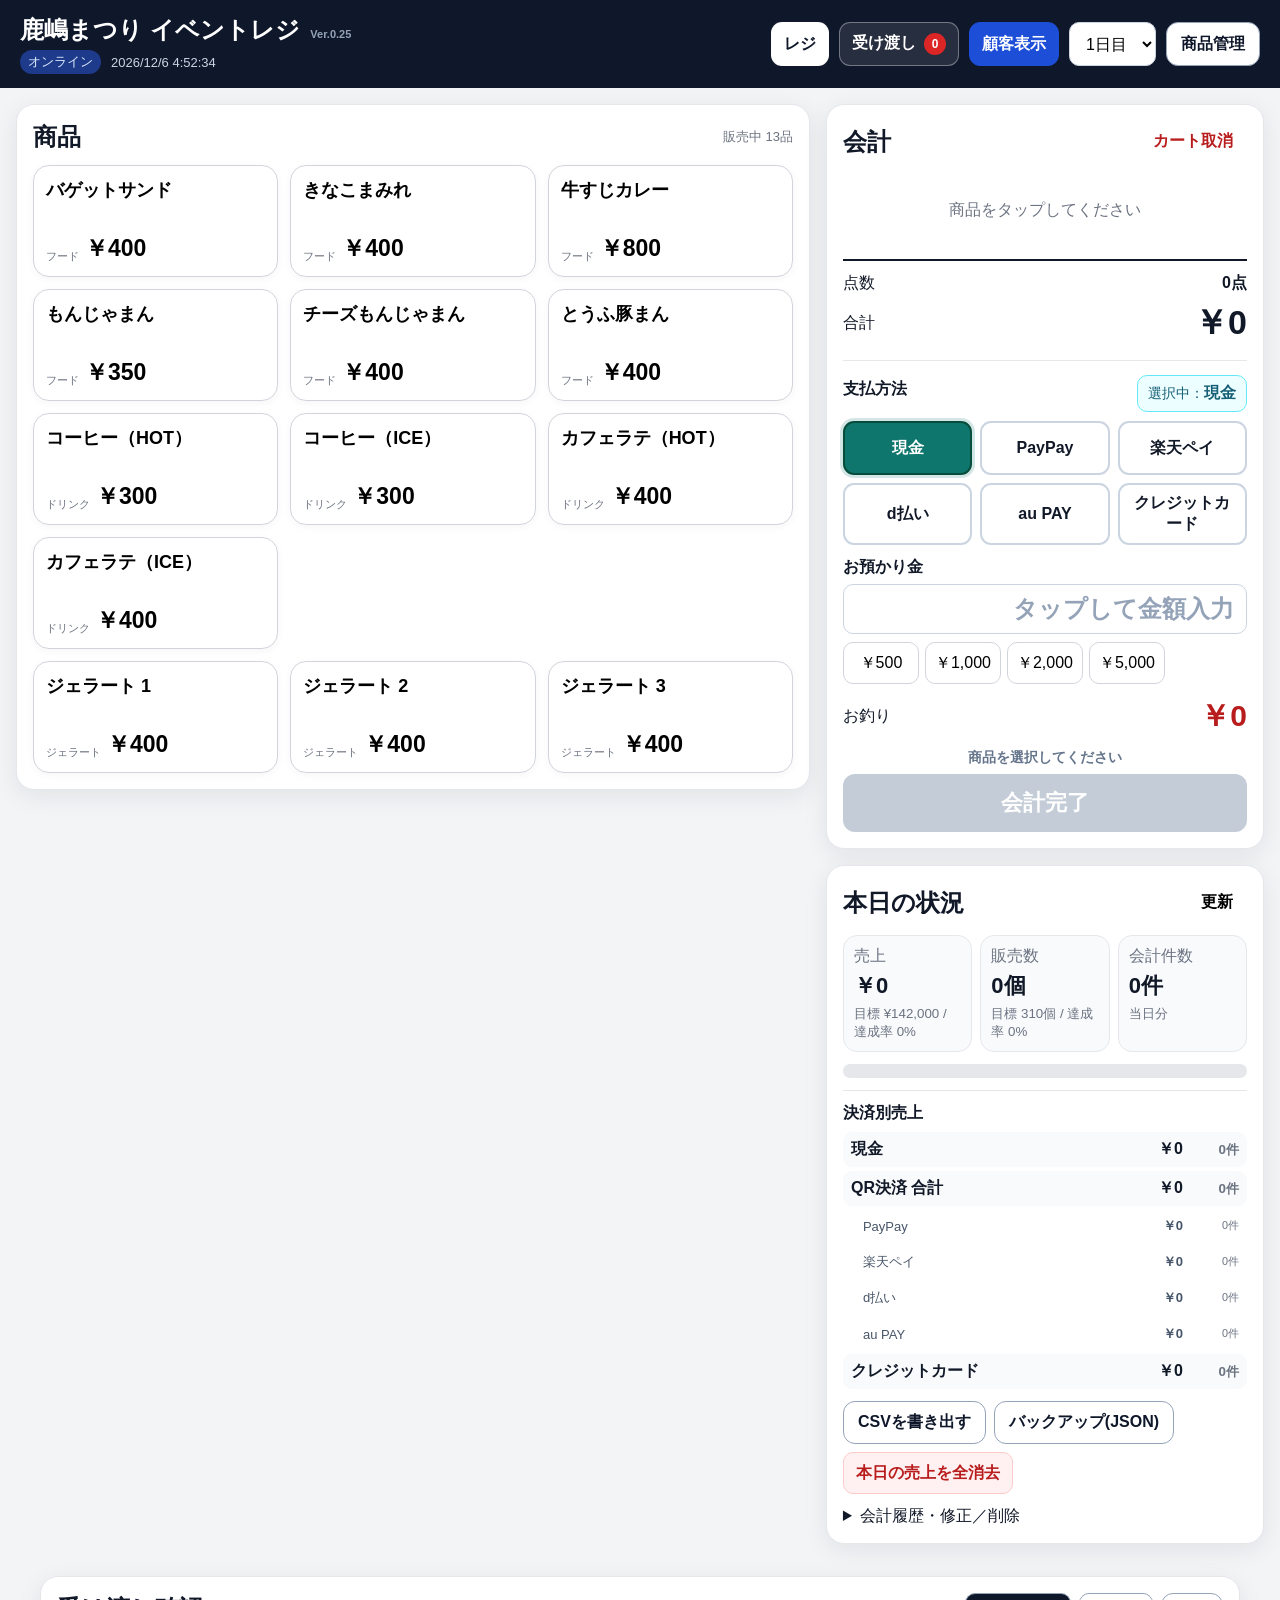
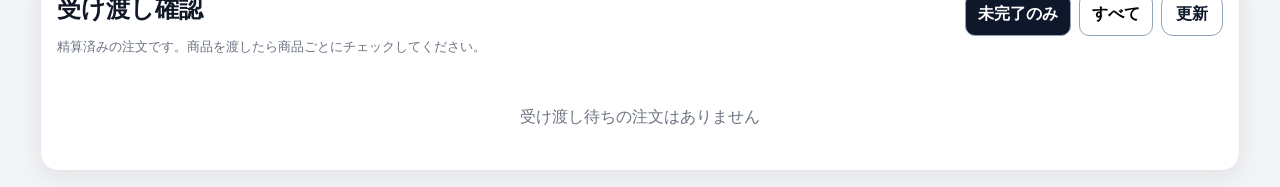
==== commit 538060e7: "Add files via upload" ====
--- a/index.html
+++ b/index.html
@@ -11,13 +11,13 @@
   <link rel="apple-touch-icon" href="icons/icon-192.png" />
   <link rel="apple-touch-icon-precomposed" href="icons/icon-192.png" />
   <link rel="icon" type="image/png" href="icons/icon-192.png" />
-  <link rel="stylesheet" href="styles.css?v=24" />
+  <link rel="stylesheet" href="styles.css?v=25" />
   <title>鹿嶋まつり イベントレジ</title>
 </head>
 <body>
   <header class="topbar">
     <div>
-      <h1>鹿嶋まつり イベントレジ <span class="app-version">Ver.0.24</span></h1>
+      <h1>鹿嶋まつり イベントレジ <span class="app-version">Ver.0.25</span></h1>
       <div class="subline"><span id="offlineBadge" class="badge">オフライン対応</span><span id="clock"></span></div>
     </div>
     <div class="header-actions">
@@ -230,6 +230,6 @@
   </dialog>
 
   <div id="toast" class="toast" role="status"></div>
-  <script src="app.js?v=24"></script>
+  <script src="app.js?v=25"></script>
 </body>
 </html>
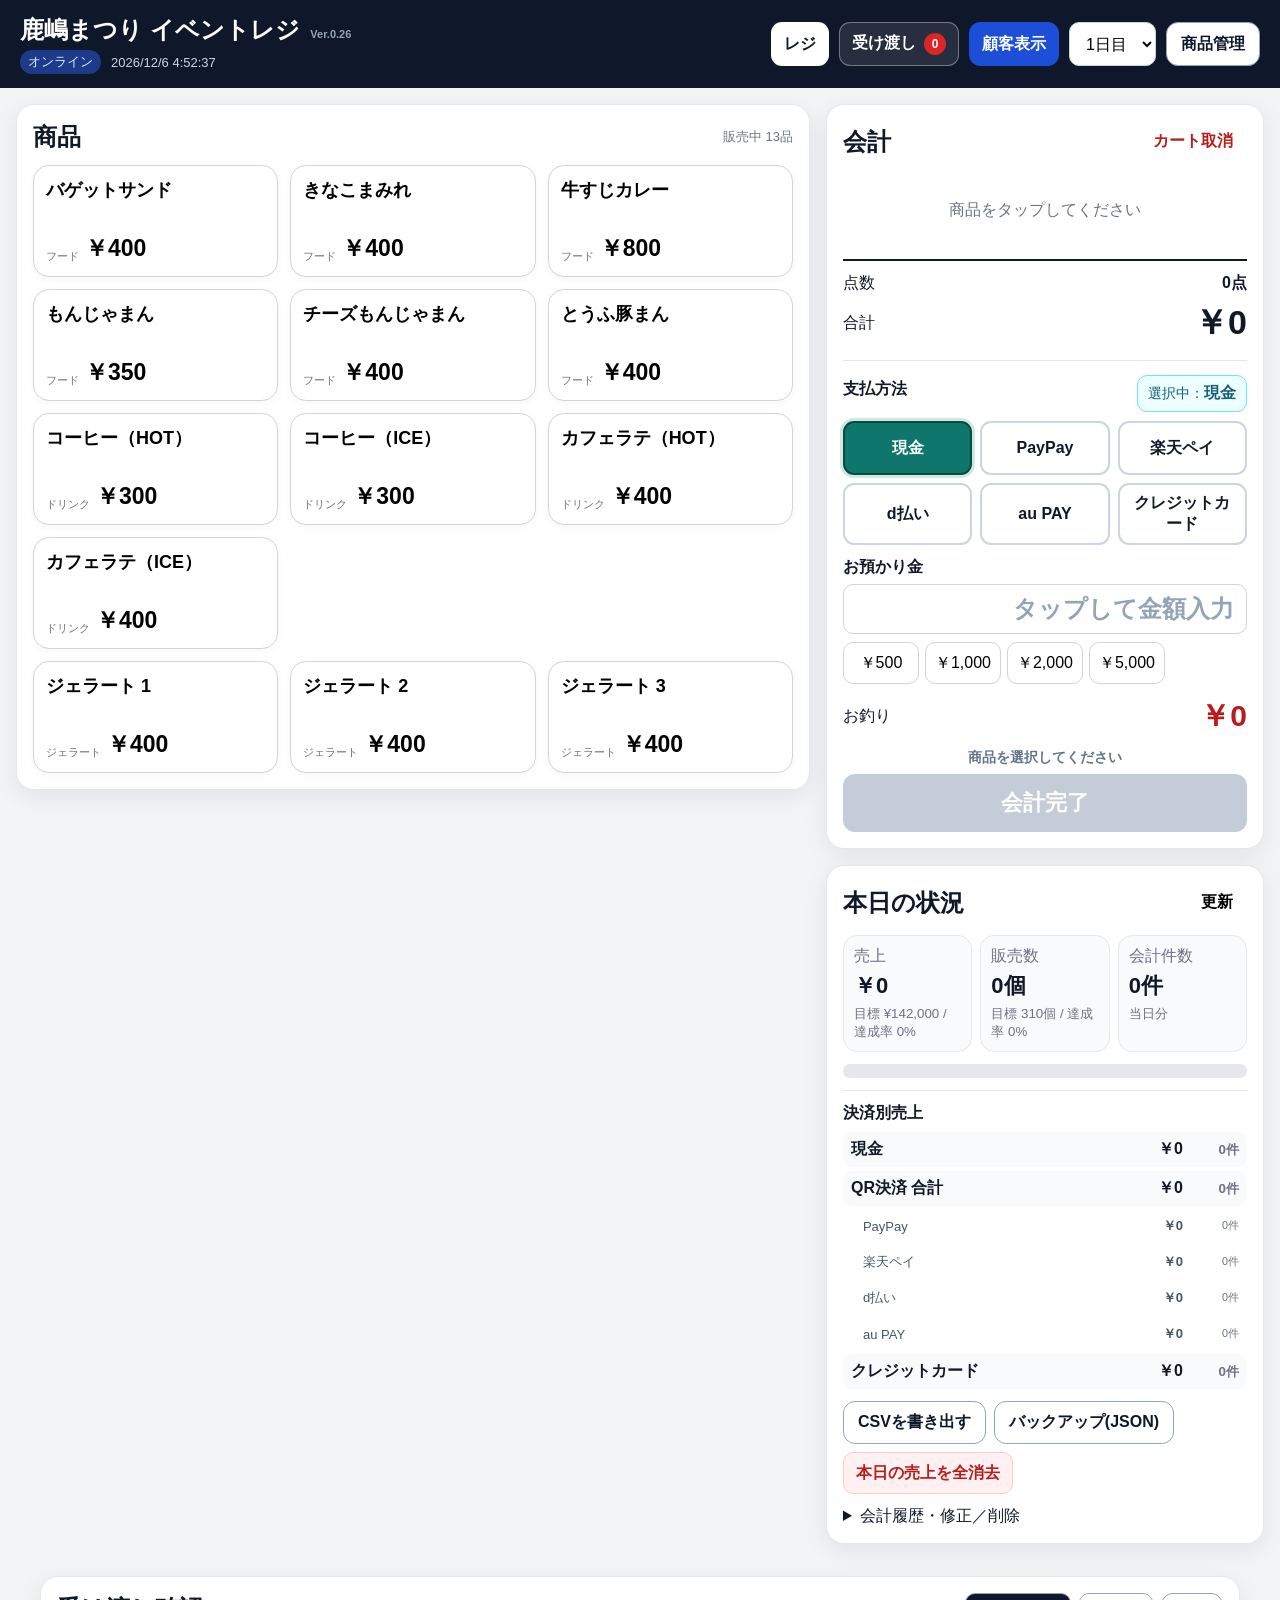
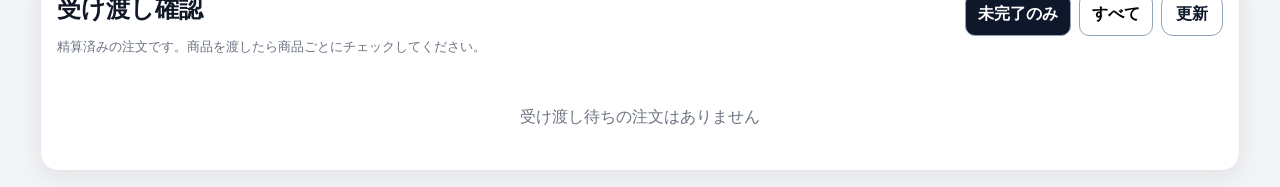
==== commit 149a9925: "Add files via upload" ====
--- a/index.html
+++ b/index.html
@@ -11,13 +11,13 @@
   <link rel="apple-touch-icon" href="icons/icon-192.png" />
   <link rel="apple-touch-icon-precomposed" href="icons/icon-192.png" />
   <link rel="icon" type="image/png" href="icons/icon-192.png" />
-  <link rel="stylesheet" href="styles.css?v=25" />
+  <link rel="stylesheet" href="styles.css?v=26" />
   <title>鹿嶋まつり イベントレジ</title>
 </head>
 <body>
   <header class="topbar">
     <div>
-      <h1>鹿嶋まつり イベントレジ <span class="app-version">Ver.0.25</span></h1>
+      <h1>鹿嶋まつり イベントレジ <span class="app-version">Ver.0.26</span></h1>
       <div class="subline"><span id="offlineBadge" class="badge">オフライン対応</span><span id="clock"></span></div>
     </div>
     <div class="header-actions">
@@ -230,6 +230,6 @@
   </dialog>
 
   <div id="toast" class="toast" role="status"></div>
-  <script src="app.js?v=25"></script>
+  <script src="app.js?v=26"></script>
 </body>
 </html>
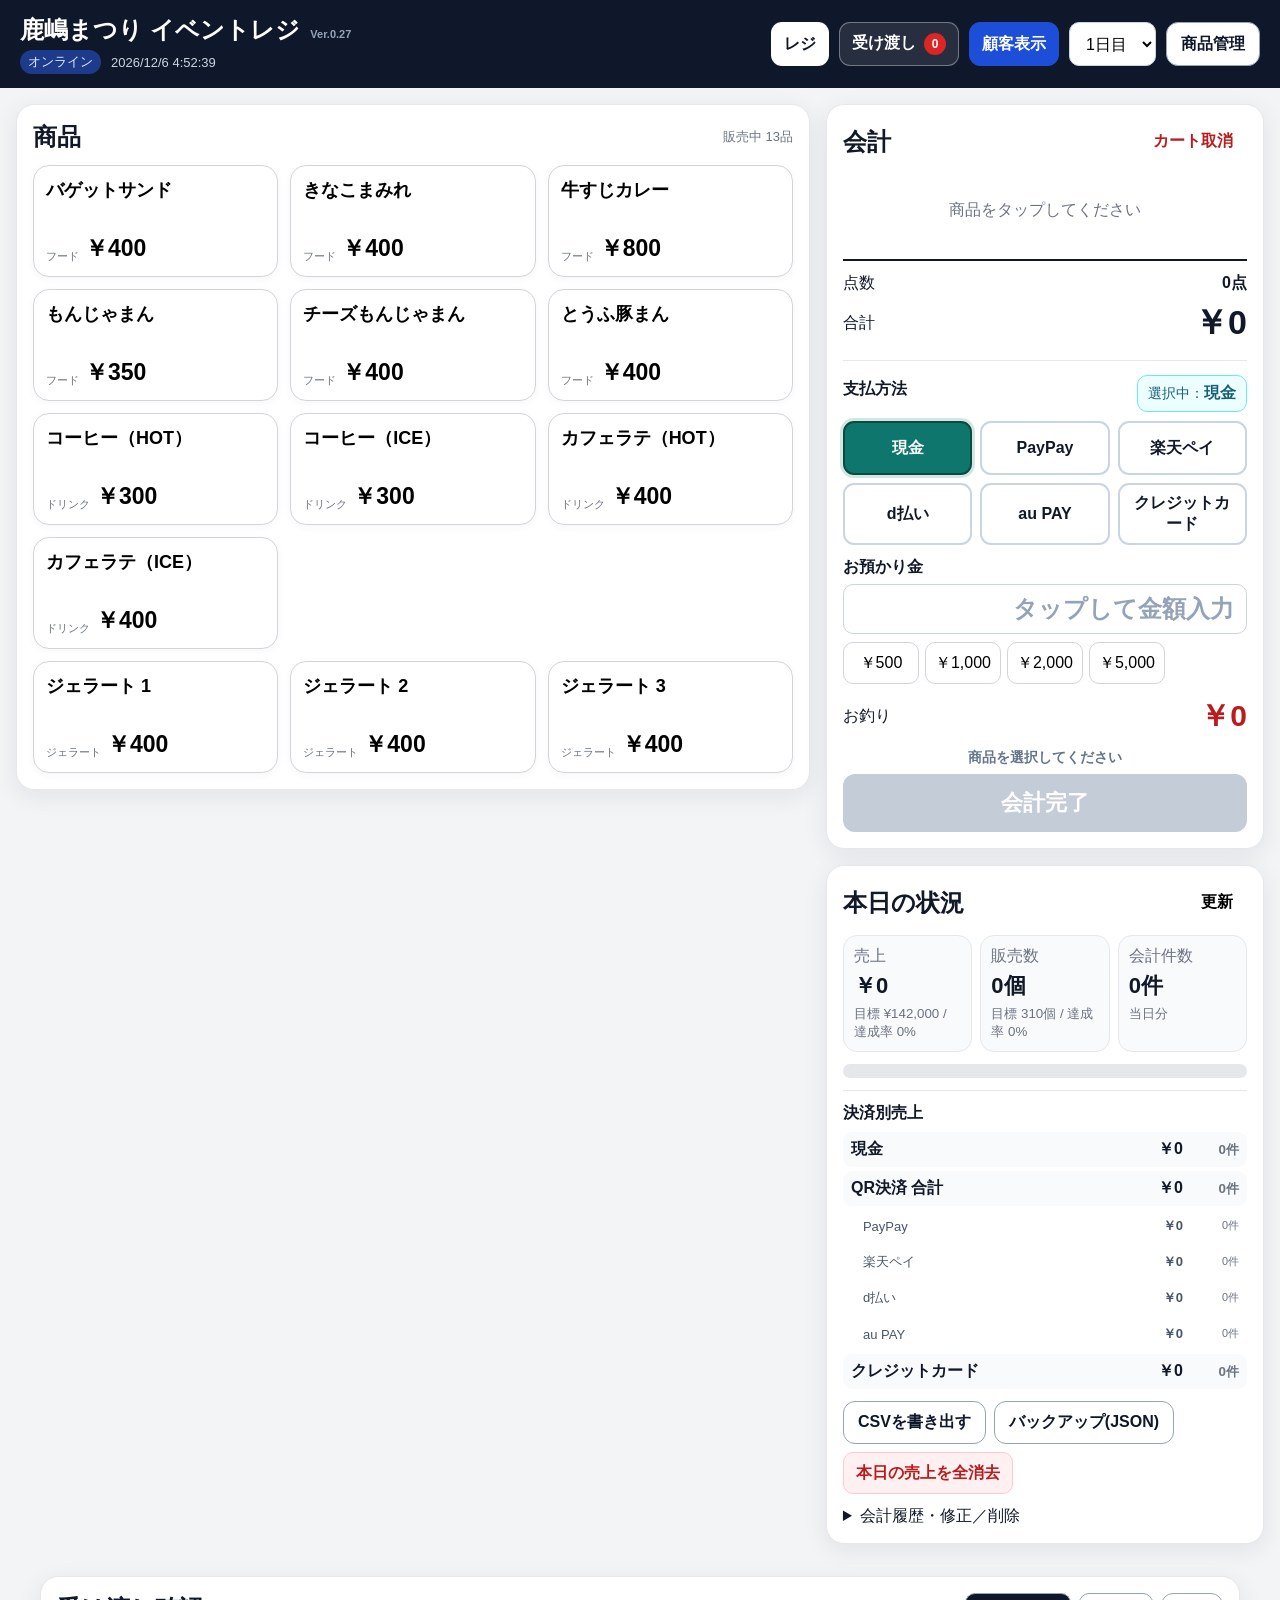
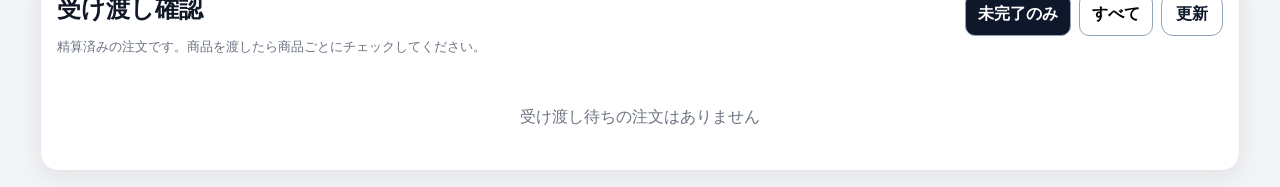
==== commit 3357bade: "Add files via upload" ====
--- a/index.html
+++ b/index.html
@@ -11,13 +11,13 @@
   <link rel="apple-touch-icon" href="icons/icon-192.png" />
   <link rel="apple-touch-icon-precomposed" href="icons/icon-192.png" />
   <link rel="icon" type="image/png" href="icons/icon-192.png" />
-  <link rel="stylesheet" href="styles.css?v=26" />
+  <link rel="stylesheet" href="styles.css?v=27" />
   <title>鹿嶋まつり イベントレジ</title>
 </head>
 <body>
   <header class="topbar">
     <div>
-      <h1>鹿嶋まつり イベントレジ <span class="app-version">Ver.0.26</span></h1>
+      <h1>鹿嶋まつり イベントレジ <span class="app-version">Ver.0.27</span></h1>
       <div class="subline"><span id="offlineBadge" class="badge">オフライン対応</span><span id="clock"></span></div>
     </div>
     <div class="header-actions">
@@ -185,7 +185,7 @@
           </label>
           <div class="ad-video-meta">
             <strong id="adVideoName">広告動画：未設定</strong>
-            <small>推奨：MP4（H.264）、横長、150MB以下</small>
+            <small>推奨：MP4（H.264）、横長、200MB以下</small>
           </div>
           <button id="removeAdVideo" type="button" class="danger-btn">広告動画を削除</button>
         </div>
@@ -230,6 +230,6 @@
   </dialog>
 
   <div id="toast" class="toast" role="status"></div>
-  <script src="app.js?v=26"></script>
+  <script src="app.js?v=27"></script>
 </body>
 </html>
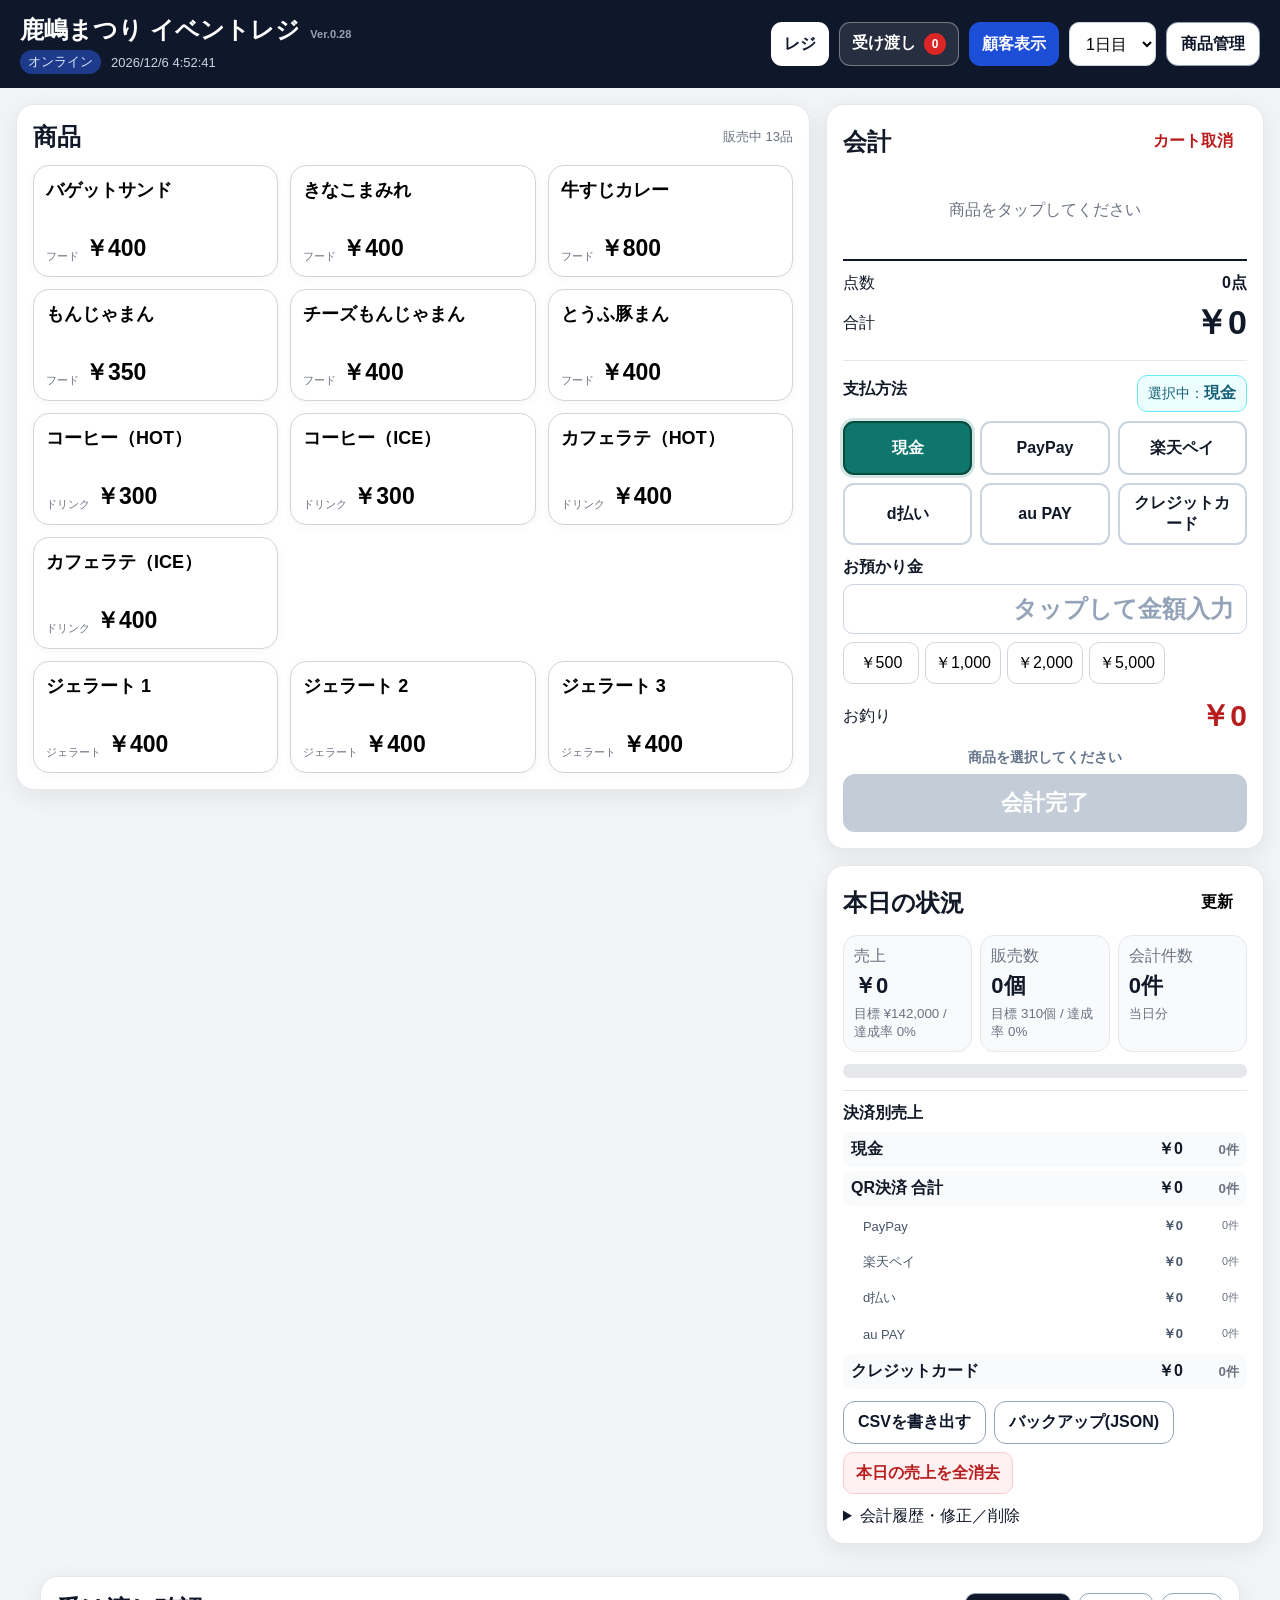
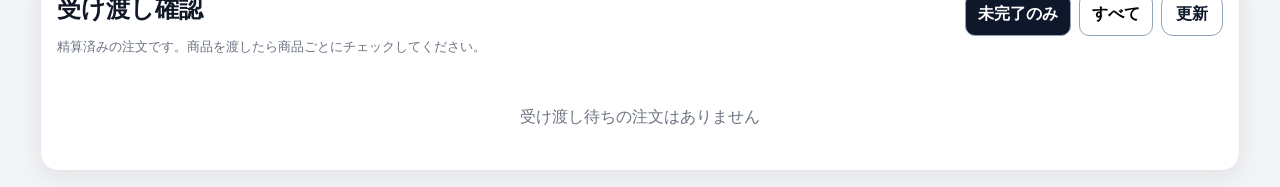
==== commit 8ef8f22c: "Add files via upload" ====
--- a/index.html
+++ b/index.html
@@ -11,13 +11,13 @@
   <link rel="apple-touch-icon" href="icons/icon-192.png" />
   <link rel="apple-touch-icon-precomposed" href="icons/icon-192.png" />
   <link rel="icon" type="image/png" href="icons/icon-192.png" />
-  <link rel="stylesheet" href="styles.css?v=27" />
+  <link rel="stylesheet" href="styles.css?v=28" />
   <title>鹿嶋まつり イベントレジ</title>
 </head>
 <body>
   <header class="topbar">
     <div>
-      <h1>鹿嶋まつり イベントレジ <span class="app-version">Ver.0.27</span></h1>
+      <h1>鹿嶋まつり イベントレジ <span class="app-version">Ver.0.28</span></h1>
       <div class="subline"><span id="offlineBadge" class="badge">オフライン対応</span><span id="clock"></span></div>
     </div>
     <div class="header-actions">
@@ -230,6 +230,6 @@
   </dialog>
 
   <div id="toast" class="toast" role="status"></div>
-  <script src="app.js?v=27"></script>
+  <script src="app.js?v=28"></script>
 </body>
 </html>
